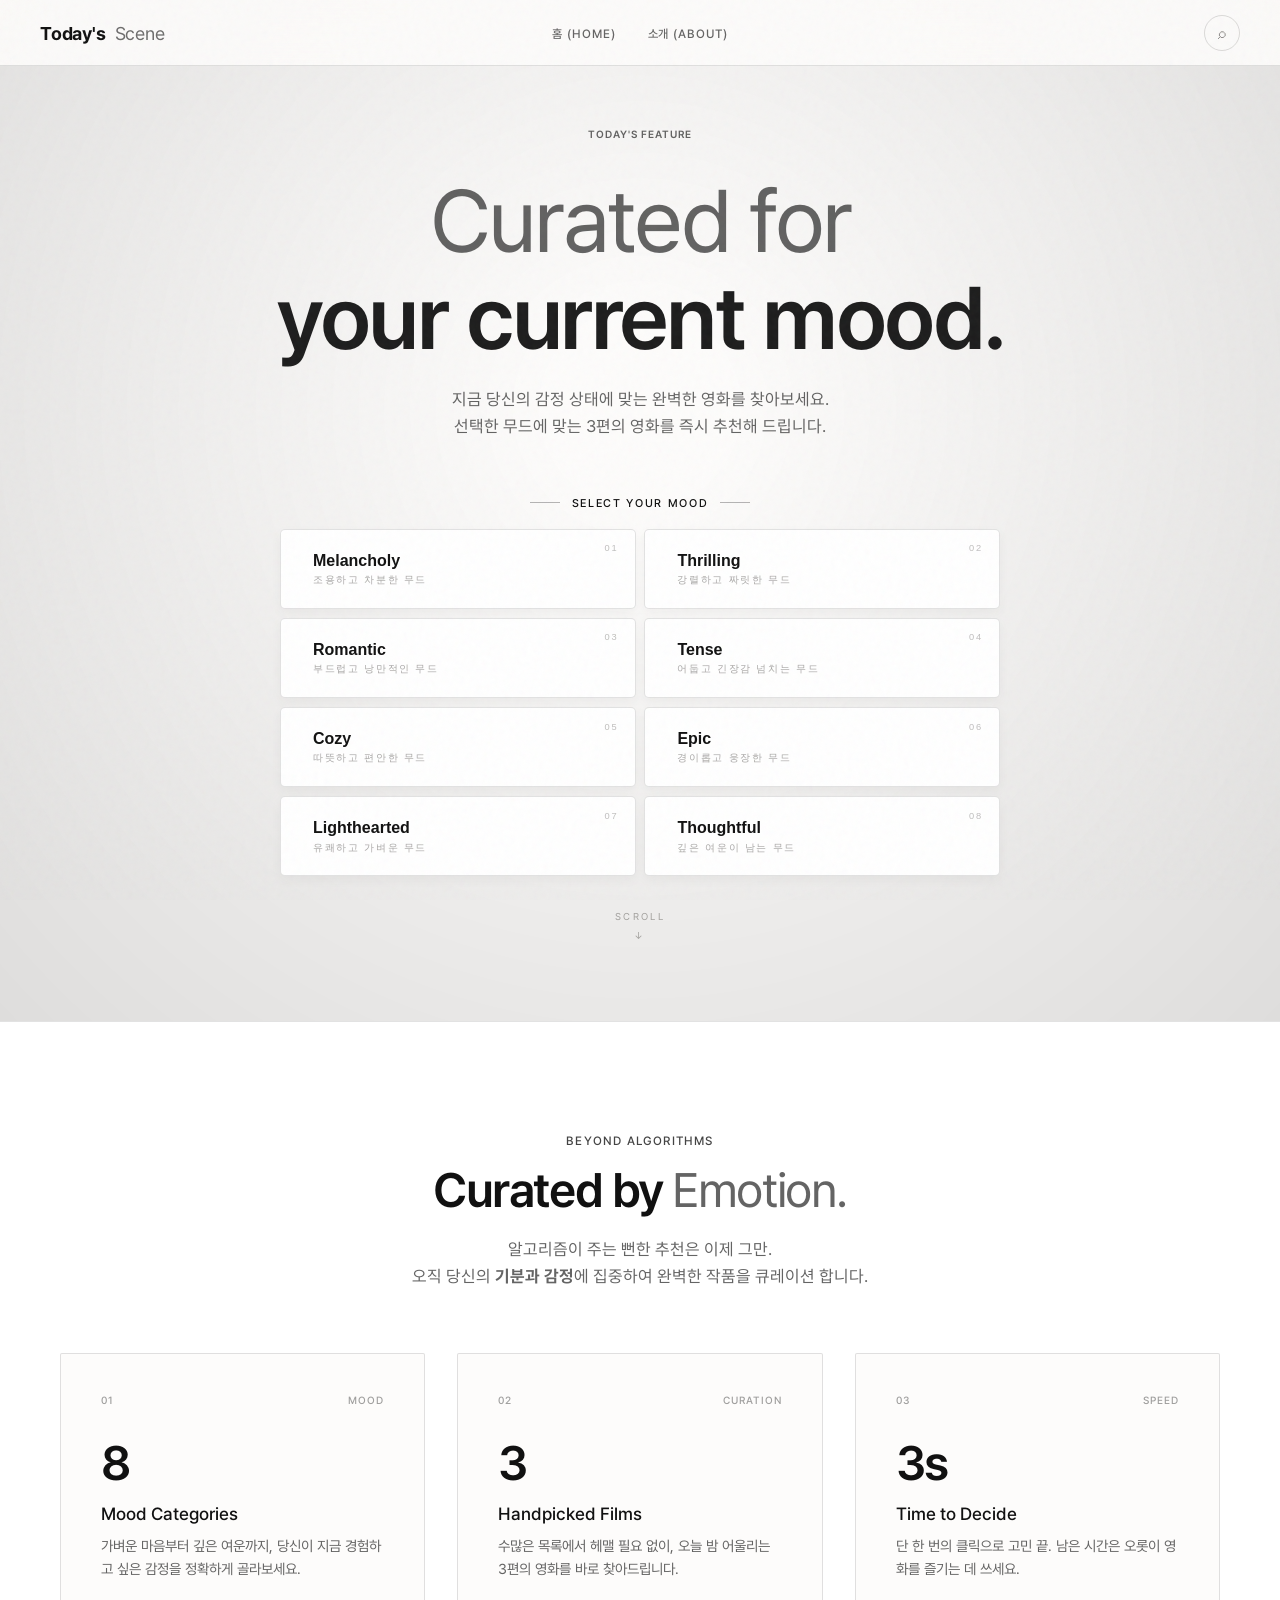
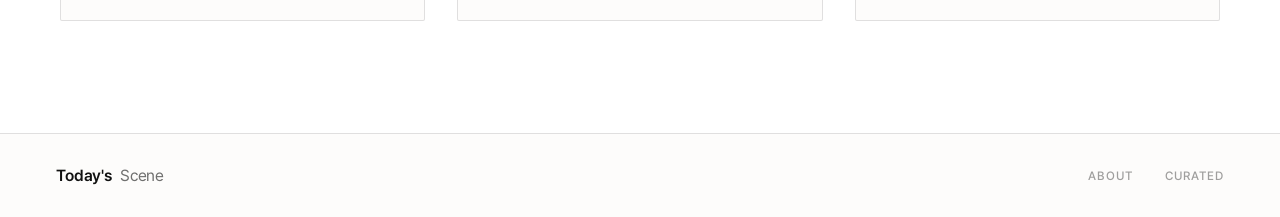
==== index.html @ e6d06d77 "add files" ====
<!DOCTYPE html>
<html lang="ko">
<head>
  <meta charset="UTF-8"/>
  <meta name="viewport" content="width=device-width, initial-scale=1.0"/>
  <title>Today's Scene</title>
  <link rel="stylesheet" href="css/common.css">
  <style>
    :root {
      --bg: #fdfcfb; --bg2: #f5f4f1; --ink-deep: #0a0a0a;
      --accent: #111; --accent-2: #444; --accent-glow: rgba(0,0,0,.08);
      --cream: #fff; --paper: #fdfcfb;
      --ink: #111;
      --border: rgba(17,17,17,.12); --border-strong: rgba(17,17,17,.3);
      --w95: rgba(17,17,17,.95); --w65: rgba(17,17,17,.65);
      --w40: rgba(17,17,17,.4); --w15: rgba(17,17,17,.08);
      --r: 2px;
      --fp: 'Pretendard', -apple-system, sans-serif;
    }
    *, *::before, *::after { margin: 0; padding: 0; box-sizing: border-box }
    html { scroll-behavior: smooth }
    body {
      background: var(--bg); color: var(--w95);
      font-family: var(--fp); -webkit-font-smoothing: antialiased;
      overflow-x: hidden;
    }
    /* removed grain for cleaner look */

    /* ── NAV ── */
    nav {
      position: fixed; top: 0; left: 0; right: 0; z-index: 100;
      height: 66px; padding: 0 2.5rem;
      display: flex; align-items: center; justify-content: space-between;
      background: rgba(253,252,251,.9);
      border-bottom: 1px solid var(--border);
      backdrop-filter: blur(18px);
    }
    .nav-logo {
      font-family: var(--fp); font-size: 1.15rem; font-weight: 700;
      color: var(--ink); text-decoration: none; letter-spacing: -.01em;
      display: flex; align-items: center; gap: .55rem;
    }
    .nav-logo em { font-style: normal; font-weight: 400; opacity: .6 }
    .nav-links { display: flex; gap: 2rem; list-style: none; position: absolute; left: 50%; transform: translateX(-50%); }
    .nav-links a {
      font-size: .75rem; font-weight: 500; color: var(--w65);
      text-decoration: none; letter-spacing: .08em; text-transform: uppercase;
      transition: color .2s;
    }
    .nav-links a:hover { color: var(--accent) }

    /* ── HERO ── */
    .hero {
      min-height: 100vh; display: flex; flex-direction: column;
      align-items: center; justify-content: center;
      text-align: center; padding: 8rem 2rem 5rem;
      position: relative; overflow: hidden;
      background: var(--bg);
      transition: background 1.1s ease;
    }
    .hero::before {
      content: ""; position: absolute; inset: 0;
      background: radial-gradient(circle at 50% 40%, transparent 10%, rgba(0,0,0,0.12) 100%);
      pointer-events: none; z-index: 1; mix-blend-mode: multiply;
    }
    
    /* Cinematic Poster Marquee Background */
    .marquee-bg {
      position: absolute; inset: 0; pointer-events: none; z-index: 0;
      display: flex; flex-direction: column; justify-content: center; gap: 2rem;
      opacity: 0.12; transform: skewY(-5deg) scale(1.2);
      filter: grayscale(80%) contrast(1.2);
    }
    .marquee-row {
      display: flex; gap: 2rem; width: max-content;
      animation: scrollMarquee 50s linear infinite;
    }
    .marquee-row.reverse { animation-direction: reverse; animation-duration: 60s; }
    .marquee-poster {
      width: 160px; aspect-ratio: 2/3; border-radius: 8px;
      background-size: cover; background-position: center; background-color: var(--border);
      box-shadow: 0 10px 30px rgba(0,0,0,0.15);
    }
    @keyframes scrollMarquee {
      0% { transform: translateX(0); }
      100% { transform: translateX(-50%); }
    }

    .hero > *:not(.marquee-bg) {
      position: relative; z-index: 7;
    }

    .ticket {
      display: inline-flex; align-items: center; gap: .5rem;
      margin-bottom: 2rem; animation: fadeUp .6s ease both;
    }
    .ticket-txt { font-size: .65rem; font-weight: 600; letter-spacing: .1em; text-transform: uppercase; color: var(--w65) }

    h1 {
      font-size: clamp(3rem, 7vw, 5.5rem); font-weight: 600;
      line-height: 1.1; letter-spacing: -.03em; color: var(--w95);
      max-width: 860px; margin-bottom: 1.2rem;
      animation: fadeUp .8s ease both .1s; text-wrap: balance;
    }
    h1 em { font-style: normal; color: var(--w65); font-weight: 400; }

    .sub {
      font-size: 1.05rem; line-height: 1.6; color: var(--w65); max-width: 500px;
      margin: 0 auto 3.5rem; font-weight: 400; animation: fadeUp .8s ease both .2s;
    }

    .mood-q {
      font-size: .7rem; font-weight: 500; letter-spacing: .15em; text-transform: uppercase;
      color: var(--accent); margin-bottom: 1.2rem; animation: fadeUp .8s ease both .28s;
      display: flex; align-items: center; gap: .7rem; justify-content: center;
    }
    .mood-q::before, .mood-q::after { content: ""; width: 30px; height: 1px; background: var(--border-strong); }

    /* ── NEW MOOD GRID ────────────────────────────────────── */
    .mood-grid {
      display: grid;
      grid-template-columns: 1fr 1fr;
      gap: .55rem;
      max-width: 720px;
      width: 100%;
      animation: fadeUp .8s ease both .35s;
    }
    .mood-cell {
      position: relative; display: flex; flex-direction: column;
      align-items: flex-start; justify-content: center;
      padding: 1.3rem 1.6rem 1.3rem 2rem;
      background: #ffffff;
      border: 1px solid var(--border);
      border-radius: 5px;
      box-shadow: 0 4px 12px rgba(0,0,0,.04);
      cursor: pointer; overflow: hidden;
      transition: transform .3s, border-color .3s, background .3s, box-shadow .3s;
      text-align: left;
    }
    /* left accent bar */
    .mood-cell::before {
      content: ""; position: absolute; left: 0; top: 0; bottom: 0; width: 3px;
      background: var(--mc, var(--gold)); opacity: 0;
      transition: opacity .3s;
    }
    /* hover gradient wash */
    .mood-cell::after {
      content: ""; position: absolute; inset: 0;
      background: radial-gradient(ellipse at 0% 50%, color-mix(in srgb, var(--mc, var(--gold)) 15%, transparent) 0%, transparent 65%);
      opacity: 0; transition: opacity .4s;
    }
    .mood-cell:hover {
      transform: translateX(3px);
      border-color: color-mix(in srgb, var(--mc, var(--gold)) 60%, transparent);
      background: rgba(26,22,18,.05);
      box-shadow: 0 8px 24px rgba(0,0,0,.08);
    }
    .mood-cell:hover::before { opacity: 1 }
    .mood-cell:hover::after  { opacity: 1 }
    .mood-cell.active {
      border-color: var(--gold);
      background: #ffffff;
      box-shadow: 0 8px 24px rgba(212,165,116,.2);
      transform: translateX(0);
    }
    .mood-cell.active::before { opacity: 1; background: var(--gold) }

    .mood-num {
      position: absolute; top: .85rem; right: 1rem;
      font-size: .58rem; font-weight: 500; letter-spacing: .2em;
      color: rgba(26,22,18,.28); z-index: 1;
    }
    .mood-name {
      font-size: 1rem; font-weight: 600; color: var(--ink); line-height: 1.2;
      margin-bottom: .22rem; position: relative; z-index: 1;
      transition: color .2s;
    }
    .mood-cell:hover .mood-name { color: var(--ink-deep) }
    .mood-sub {
      font-size: .65rem; font-weight: 400; letter-spacing: .16em;
      text-transform: uppercase; color: rgba(26,22,18,.38);
      position: relative; z-index: 1; transition: color .3s;
    }
    .mood-cell:hover .mood-sub { color: color-mix(in srgb, var(--mc, var(--gold)) 80%, rgba(255,255,255,.6)) }

    /* mood accent colors (Stronger & more vibrant) */
    [data-mood="melancholy"] { --mc: #4a90e2 } /* Deep Blue */
    [data-mood="excited"]    { --mc: #f05a28 } /* Vibrant Orange */
    [data-mood="romantic"]   { --mc: #e84a7e } /* Vivid Pink */
    [data-mood="dark"]       { --mc: #8b5cf6 } /* Deep Purple */
    [data-mood="cozy"]       { --mc: #f59e0b } /* Warm Amber */
    [data-mood="wonder"]     { --mc: #0ea5e9 } /* Bright Cerulean */
    [data-mood="funny"]      { --mc: #10b981 } /* Emerald Green */
    [data-mood="thoughtful"] { --mc: #64748b } /* Slate Gray */

    .scroll-hint {
      margin-top: 2.2rem;
      display: flex; flex-direction: column; align-items: center; gap: .45rem;
      color: rgba(26,22,18,.35); font-size: .62rem; letter-spacing: .24em; text-transform: uppercase;
      animation: fadeUp .8s ease both 1s; z-index: 8;
    }
    .scroll-arr { animation: bob 2s infinite; color: var(--gold) }
    @keyframes bob { 0%,100%{transform:translateY(0)} 50%{transform:translateY(6px)} }

    /* ── INFO STRIP ── */
    .strip {
      background: var(--cream); color: var(--ink);
      padding: 7rem 3.5rem; position: relative;
      border-top: 1px solid var(--border);
    }
    .strip-head {
      max-width: 1160px; margin: 0 auto 4rem;
      display: flex; flex-direction: column; align-items: center; text-align: center;
    }
    .strip-eyebrow {
      font-size: .75rem; font-weight: 500; letter-spacing: .1em; text-transform: uppercase;
      color: var(--accent-2); margin-bottom: 1rem;
    }
    .strip-title {
      font-size: clamp(2rem, 4vw, 3rem); font-weight: 600;
      line-height: 1.1; letter-spacing: -.03em; color: var(--ink); text-wrap: balance;
    }
    .strip-title em { font-style: normal; color: var(--w65); font-weight: 400 }
    .strip-grid {
      max-width: 1160px; margin: 0 auto;
      display: grid; grid-template-columns: repeat(3,1fr); gap: 2rem;
    }
    .stat-card {
      padding: 2.5rem; background: var(--bg);
      border: 1px solid var(--border); border-radius: var(--r);
      transition: transform .3s;
    }
    .stat-card:hover { transform: translateY(-4px); border-color: var(--border-strong) }
    .stat-serial {
      font-size: .65rem; font-weight: 500; letter-spacing: .1em; color: var(--w40);
      margin-bottom: 2rem; display: flex; justify-content: space-between;
    }
    .stat-num  { font-size: 3rem; font-weight: 600; line-height: 1; letter-spacing: -.04em; color: var(--accent); margin-bottom: 1rem }
    .stat-label { font-size: 1.1rem; font-weight: 500; color: var(--ink); margin-bottom: .6rem }
    .stat-desc  { font-size: .9rem; color: var(--w65); line-height: 1.6; font-weight: 400 }

    /* ── FOOTER ── */
    footer { background: var(--bg); padding: 0; border-top: 1px solid var(--border) }
    .footer-row { display: flex; align-items: center; justify-content: space-between; padding: 2rem 3.5rem; gap: 1rem; flex-wrap: wrap }
    .foot-logo { font-size: 1rem; font-weight: 600; color: var(--ink); text-decoration: none; letter-spacing: -.01em; display: flex; align-items: center; gap: .5rem }
    .foot-logo em { font-style: normal; font-weight: 400; opacity: .6 }
    .foot-links { display: flex; gap: 2rem }
    .foot-links a { font-size: .75rem; font-weight: 500; color: var(--w40); text-decoration: none; letter-spacing: .08em; text-transform: uppercase; transition: color .2s }
    .foot-links a:hover { color: var(--accent) }

    @keyframes fadeUp { from{opacity:0;transform:translateY(16px)} to{opacity:1;transform:translateY(0)} }

    @media(max-width:900px) { .strip-grid{grid-template-columns:1fr} }
    @media(max-width:640px) {
      nav{padding:0 1.2rem} .nav-links{display:none}
      .hero{padding:7rem 1.2rem 5rem}
      .mood-grid{grid-template-columns:1fr; max-width:400px}
      .strip{padding:4rem 1.2rem}
      .footer-row{padding:1.3rem 1.2rem} .foot-links{display:none}
    }
  </style>
</head>
<body>

<nav>
  <a href="index.html" class="nav-logo">Today's <em>Scene</em></a>
  <ul class="nav-links">
    <li><a href="index.html">홈 (Home)</a></li>
    <li><a href="about.html">소개 (About)</a></li>
  </ul>
  <div class="nav-right">
    <button class="search-btn" onclick="openSearch()" title="영화 검색">⌕</button>
  </div>
</nav>

<section class="hero" id="hero">
  <div class="marquee-bg" id="marqueeBg"></div>

  <p class="ticket"><span class="ticket-txt">Today's Feature</span></p>
  <h1><em>Curated for</em><br>your current mood.</h1>
  <p class="sub">지금 당신의 감정 상태에 맞는 완벽한 영화를 찾아보세요.<br>선택한 무드에 맞는 3편의 영화를 즉시 추천해 드립니다.</p>
  <p class="mood-q">Select Your Mood</p>

  <div class="mood-grid">
    <button class="mood-cell" data-mood="melancholy" onclick="go(this)">
      <span class="mood-num">01</span>
      <span class="mood-name">Melancholy</span>
      <span class="mood-sub">조용하고 차분한 무드</span>
    </button>
    <button class="mood-cell" data-mood="excited" onclick="go(this)">
      <span class="mood-num">02</span>
      <span class="mood-name">Thrilling</span>
      <span class="mood-sub">강렬하고 짜릿한 무드</span>
    </button>
    <button class="mood-cell" data-mood="romantic" onclick="go(this)">
      <span class="mood-num">03</span>
      <span class="mood-name">Romantic</span>
      <span class="mood-sub">부드럽고 낭만적인 무드</span>
    </button>
    <button class="mood-cell" data-mood="dark" onclick="go(this)">
      <span class="mood-num">04</span>
      <span class="mood-name">Tense</span>
      <span class="mood-sub">어둡고 긴장감 넘치는 무드</span>
    </button>
    <button class="mood-cell" data-mood="cozy" onclick="go(this)">
      <span class="mood-num">05</span>
      <span class="mood-name">Cozy</span>
      <span class="mood-sub">따뜻하고 편안한 무드</span>
    </button>
    <button class="mood-cell" data-mood="wonder" onclick="go(this)">
      <span class="mood-num">06</span>
      <span class="mood-name">Epic</span>
      <span class="mood-sub">경이롭고 웅장한 무드</span>
    </button>
    <button class="mood-cell" data-mood="funny" onclick="go(this)">
      <span class="mood-num">07</span>
      <span class="mood-name">Lighthearted</span>
      <span class="mood-sub">유쾌하고 가벼운 무드</span>
    </button>
    <button class="mood-cell" data-mood="thoughtful" onclick="go(this)">
      <span class="mood-num">08</span>
      <span class="mood-name">Thoughtful</span>
      <span class="mood-sub">깊은 여운이 남는 무드</span>
    </button>
  </div>

  <div class="scroll-hint"><span>Scroll</span><span class="scroll-arr">↓</span></div>
</section>

<section class="strip">
  <div class="strip-head">
    <p class="strip-eyebrow">Beyond Algorithms</p>
    <h2 class="strip-title">Curated by <em>Emotion.</em></h2>
    <p style="text-align:center; font-size:1.05rem; color:var(--w65); max-width:560px; margin: 1.2rem auto 0; line-height:1.6; font-weight:400;">
      알고리즘이 주는 뻔한 추천은 이제 그만.<br>오직 당신의 <strong>기분과 감정</strong>에 집중하여 완벽한 작품을 큐레이션 합니다.
    </p>
  </div>
  <div class="strip-grid">
    <div class="stat-card">
      <div class="stat-serial"><span>01</span><span>MOOD</span></div>
      <div class="stat-num">8</div>
      <div class="stat-label">Mood Categories</div>
      <div class="stat-desc">가벼운 마음부터 깊은 여운까지, 당신이 지금 경험하고 싶은 감정을 정확하게 골라보세요.</div>
    </div>
    <div class="stat-card">
      <div class="stat-serial"><span>02</span><span>CURATION</span></div>
      <div class="stat-num">3</div>
      <div class="stat-label">Handpicked Films</div>
      <div class="stat-desc">수많은 목록에서 헤맬 필요 없이, 오늘 밤 어울리는 3편의 영화를 바로 찾아드립니다.</div>
    </div>
    <div class="stat-card">
      <div class="stat-serial"><span>03</span><span>SPEED</span></div>
      <div class="stat-num">3s</div>
      <div class="stat-label">Time to Decide</div>
      <div class="stat-desc">단 한 번의 클릭으로 고민 끝. 남은 시간은 오롯이 영화를 즐기는 데 쓰세요.</div>
    </div>
  </div>
</section>

<footer>
  <div class="footer-row">
    <a href="index.html" class="foot-logo">Today's <em>Scene</em></a>
    <div class="foot-links">
      <a href="about.html">About</a>
      <a href="result.html">Curated</a>
    </div>
  </div>
</footer>

<script src="js/movies-data.js"></script>
<script src="js/common.js"></script>
<script>
const BG = {
  melancholy: 'radial-gradient(ellipse at 50% 25%, #f4f8fd 0%, #e8f0fe 60%, #cce0ff 100%)',
  excited:    'radial-gradient(ellipse at 50% 25%, #fff5ea 0%, #ffe0bf 60%, #ffc894 100%)',
  romantic:   'radial-gradient(ellipse at 50% 25%, #fff5f8 0%, #fde2ec 60%, #facce0 100%)',
  dark:       'radial-gradient(ellipse at 50% 25%, #f9f5ff 0%, #f2e6ff 60%, #e2cbf5 100%)',
  cozy:       'radial-gradient(ellipse at 50% 25%, #fff9e6 0%, #ffebb3 60%, #fcd66a 100%)',
  wonder:     'radial-gradient(ellipse at 50% 25%, #f0fafb 0%, #e1f4fa 60%, #bdecfc 100%)',
  funny:      'radial-gradient(ellipse at 50% 25%, #f2fcf5 0%, #e2fce9 60%, #c4f7d4 100%)',
  thoughtful: 'radial-gradient(ellipse at 50% 25%, #f6f8fa 0%, #eef2f6 60%, #e2e8f0 100%)',
};

function go(btn) {
  document.querySelectorAll('.mood-cell').forEach(c => c.classList.remove('active'));
  btn.classList.add('active');
  document.getElementById('hero').style.background = BG[btn.dataset.mood];
  sessionStorage.setItem('mood', btn.dataset.mood);
  setTimeout(() => { window.location.href = 'result.html' }, 480);
}

// Fetch trending movies for background marquee
async function initMarquee() {
  try {
    const res = await fetch(`https://api.themoviedb.org/3/trending/movie/week?api_key=07095f4f93d3be485e207578d4a61624&language=ko-KR`);
    const data = await res.json();
    if (data && data.results) {
      const movies = data.results.filter(m => m.poster_path);
      const row1 = movies.slice(0, Math.floor(movies.length / 2));
      const row2 = movies.slice(Math.floor(movies.length / 2));
      
      const buildItems = (arr) => arr.map(m => `<div class="marquee-poster" style="background-image:url('https://image.tmdb.org/t/p/w500${m.poster_path}')"></div>`).join('');
      
      const r1Html = buildItems(row1);
      const r2Html = buildItems(row2);
      
      // Duplicate for infinite scroll
      document.getElementById('marqueeBg').innerHTML = `
        <div class="marquee-row">${r1Html}${r1Html}</div>
        <div class="marquee-row reverse">${r2Html}${r2Html}</div>
        <div class="marquee-row">${r1Html}${r1Html}</div>
      `;
    }
  } catch(e) { console.error('Marquee Error:', e); }
}

document.addEventListener('DOMContentLoaded', () => {
  initMarquee();
});

document.querySelectorAll('.mood-cell').forEach(c => {
  c.addEventListener('mouseenter', () => {
    const color = getComputedStyle(c).getPropertyValue('--mc').trim();
    if (color) {
      document.body.style.setProperty('--orb-1', color);
      document.body.style.setProperty('--orb-2', color);
    }
    const mood = c.dataset.mood;
    if (BG[mood]) {
      document.getElementById('hero').style.background = BG[mood];
    }
  });
  c.addEventListener('mouseleave', () => {
    document.body.style.removeProperty('--orb-1');
    document.body.style.removeProperty('--orb-2');
    if (!c.classList.contains('active')) {
      document.getElementById('hero').style.background = 'var(--bg)';
    }
  });
});
</script>
</body>
</html>
---- css/common.css ----
/* ============================================================
   common.css — 오늘의 씬 공통 스타일 (Light Theme)
   ● Pretendard @font-face
   ● 검색 모달
   ● nav 공통 유틸리티
   ● 영화적 무드 (Film Grain)
   ============================================================ */

body::after {
  content: "";
  position: fixed;
  inset: 0;
  pointer-events: none;
  z-index: 9999;
  background-image: url("data:image/svg+xml,%3Csvg viewBox='0 0 200 200' xmlns='http://www.w3.org/2000/svg'%3E%3Cfilter id='noiseFilter'%3E%3CfeTurbulence type='fractalNoise' baseFrequency='0.8' numOctaves='3' stitchTiles='stitch'/%3E%3C/filter%3E%3Crect width='100%25' height='100%25' filter='url(%23noiseFilter)'/%3E%3C/svg%3E");
  opacity: 0.035;
}

/* ── AMBIENT ORBS (B Option) ───────────────────────────────── */
.ambient-orb {
  position: fixed; border-radius: 50%;
  filter: blur(140px); opacity: 0.25; z-index: -1; pointer-events: none;
  transition: background-color 1.5s ease-in-out;
}
.ambient-orb.orb-1 {
  width: 50vw; height: 50vw; top: -10vw; left: -10vw;
  background-color: var(--orb-1, rgba(212,165,116, 0.15));
}
.ambient-orb.orb-2 {
  width: 60vw; height: 60vw; bottom: -20vw; right: -10vw;
  background-color: var(--orb-2, rgba(110,160,200, 0.1));
}


/* ── 01. FONT FACE ─────────────────────────────────────────── */
@font-face {
  font-family: 'Pretendard';
  src: url('../fonts/Pretendard-Light.otf') format('opentype');
  font-weight: 300; font-style: normal; font-display: swap;
}
@font-face {
  font-family: 'Pretendard';
  src: url('../fonts/Pretendard-Regular.otf') format('opentype');
  font-weight: 400; font-style: normal; font-display: swap;
}
@font-face {
  font-family: 'Pretendard';
  src: url('../fonts/Pretendard-Medium.otf') format('opentype');
  font-weight: 500; font-style: normal; font-display: swap;
}
@font-face {
  font-family: 'Pretendard';
  src: url('../fonts/Pretendard-SemiBold.otf') format('opentype');
  font-weight: 600; font-style: normal; font-display: swap;
}
@font-face {
  font-family: 'Pretendard';
  src: url('../fonts/Pretendard-Bold.otf') format('opentype');
  font-weight: 700; font-style: normal; font-display: swap;
}

/* ── 02. NAV UTILS ─────────────────────────────────────────── */
.nav-right {
  display: flex; align-items: center; gap: .5rem;
}
.search-btn {
  width: 36px; height: 36px; border-radius: 50%;
  background: transparent;
  border: 1px solid rgba(26,22,18,.14);
  color: rgba(26,22,18,.5);
  cursor: pointer; font-size: .95rem;
  display: inline-flex; align-items: center; justify-content: center;
  transition: border-color .2s, color .2s, background .2s;
}
.search-btn:hover {
  border-color: #111;
  color: #111;
  background: rgba(17,17,17,.04);
}

/* ── 03. SEARCH MODAL (stays dark as overlay) ──────────────── */
.search-modal {
  position: fixed; inset: 0; z-index: 1000;
  display: none; align-items: flex-start;
  justify-content: center; padding-top: 10vh;
}
.search-modal.show { display: flex; animation: smFadeIn .2s ease; }

.search-overlay {
  position: absolute; inset: 0;
  background: rgba(20,16,10,.7);
  backdrop-filter: blur(10px);
}
.search-box {
  position: relative; width: 90%; max-width: 600px;
  background: #ffffff;
  border: 1px solid rgba(17,17,17,.12);
  border-radius: 4px; overflow: hidden;
  box-shadow: 0 12px 32px rgba(0,0,0,.08);
  animation: smSlideIn .25s ease;
}
@keyframes smFadeIn { from{opacity:0} to{opacity:1} }
@keyframes smSlideIn { from{opacity:0;transform:translateY(-12px)} to{opacity:1;transform:translateY(0)} }

.search-input-wrap {
  display: flex; align-items: center; gap: .8rem;
  padding: 1.1rem 1.4rem;
  border-bottom: 1px solid rgba(26,22,18,.08);
}
.search-icon { font-size: 1rem; color: #111; opacity: .4; flex-shrink: 0; }
#searchInput {
  flex: 1; border: none; outline: none;
  font-size: .96rem; font-family: 'Pretendard', sans-serif;
  font-weight: 400; background: transparent; color: #1c1814;
}
#searchInput::placeholder { color: rgba(26,22,18,.35); }
.search-close {
  background: none; border: 1px solid rgba(26,22,18,.12);
  width: 28px; height: 28px; border-radius: 50%; cursor: pointer;
  color: rgba(26,22,18,.4); font-size: .8rem;
  display: flex; align-items: center; justify-content: center;
  transition: border-color .15s, color .15s;
}
.search-close:hover { border-color: #111; color: #111; }

.search-results {
  max-height: 58vh; overflow-y: auto; padding: .5rem;
  background: #fff;
}
.search-results::-webkit-scrollbar { width: 4px; }
.search-results::-webkit-scrollbar-track { background: transparent; }
.search-results::-webkit-scrollbar-thumb { background: rgba(17,17,17,.15); border-radius: 2px; }

.search-hint {
  text-align: center; padding: 2.8rem 1rem;
  color: rgba(26,22,18,.35);
  font-family: 'Pretendard', sans-serif;
  font-size: .82rem; font-weight: 300; letter-spacing: .05em;
}
.search-item {
  display: grid; grid-template-columns: 54px 1fr;
  gap: 1rem; padding: .85rem 1rem; cursor: pointer;
  border-radius: 4px; transition: background .15s; align-items: center;
}
.search-item:hover { background: rgba(17,17,17,.03); }
.search-poster {
  width: 54px; height: 81px; border-radius: 4px;
  background-color: #ede8de;
  background-size: cover; background-position: center; flex-shrink: 0;
}
.search-info { min-width: 0; }
.search-title {
  font-family: 'Pretendard', sans-serif;
  font-size: .92rem; font-weight: 600; color: #1c1814;
  margin-bottom: .18rem;
  white-space: nowrap; overflow: hidden; text-overflow: ellipsis;
}
.search-meta {
  font-family: 'Pretendard', sans-serif;
  font-size: .72rem; font-weight: 500; color: #444; margin-bottom: .22rem;
}
.search-overview {
  font-family: 'Pretendard', sans-serif;
  font-size: .76rem; font-weight: 300; color: rgba(26,22,18,.5);
  line-height: 1.5;
  display: -webkit-box; -webkit-line-clamp: 2;
  -webkit-box-orient: vertical; overflow: hidden;
}

@media (max-width: 600px) {
  .search-modal { padding-top: 5vh; }
  .search-box { width: 95%; }
  .search-item { grid-template-columns: 46px 1fr; gap: .8rem; }
  .search-poster { width: 46px; height: 69px; }
}
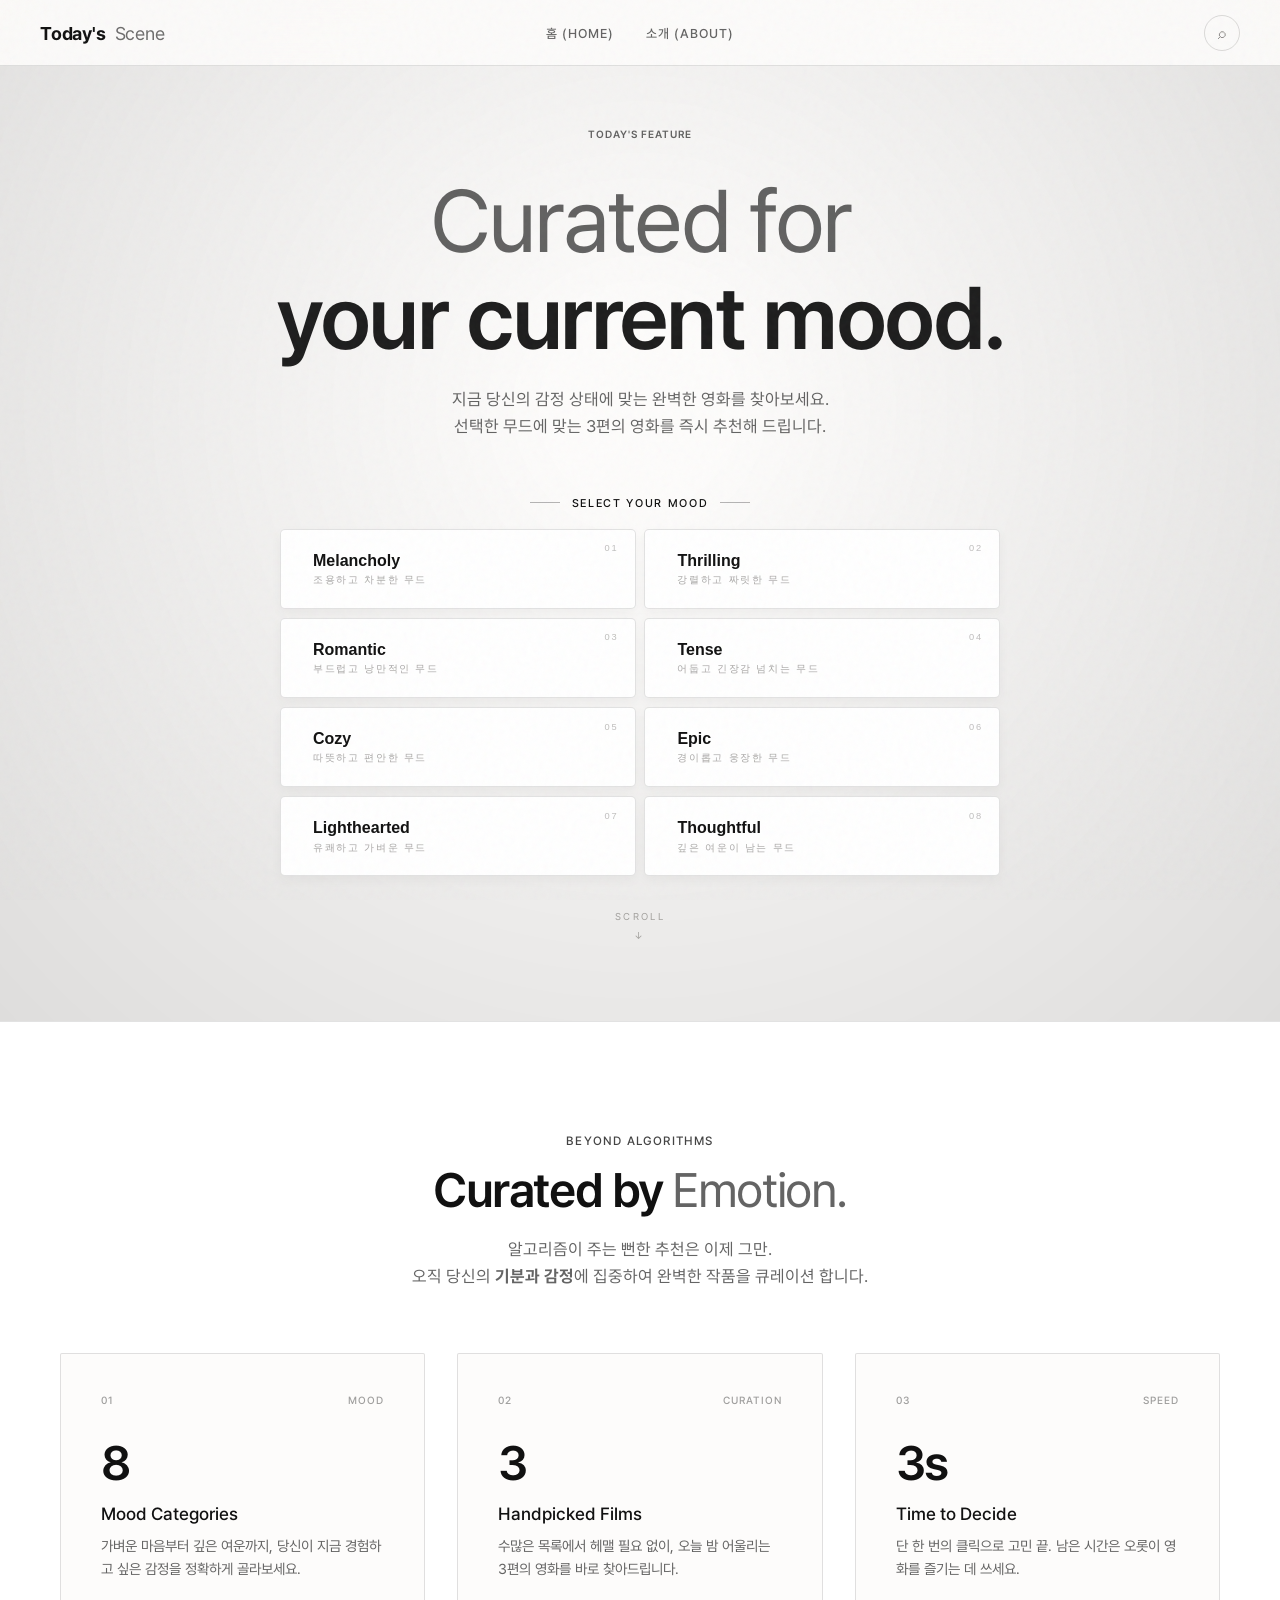
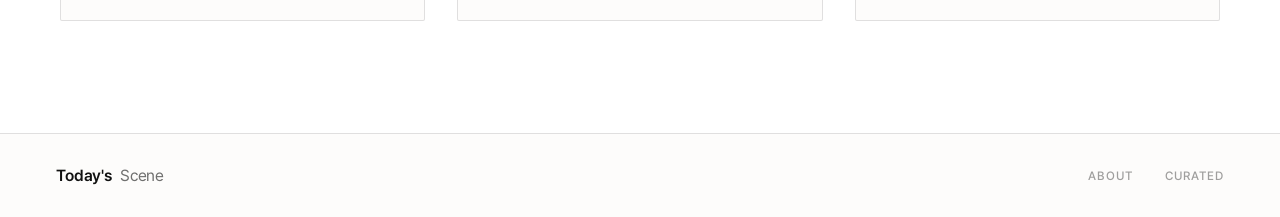
==== commit a7106ee0: "footer 수정" ====
--- a/index.html
+++ b/index.html
@@ -43,7 +43,7 @@
     .nav-logo em { font-style: normal; font-weight: 400; opacity: .6 }
     .nav-links { display: flex; gap: 2rem; list-style: none; position: absolute; left: 50%; transform: translateX(-50%); }
     .nav-links a {
-      font-size: .75rem; font-weight: 500; color: var(--w65);
+      font-size: .80rem; font-weight: 500; color: var(--w65);
       text-decoration: none; letter-spacing: .08em; text-transform: uppercase;
       transition: color .2s;
     }
@@ -362,7 +362,7 @@
     <a href="index.html" class="foot-logo">Today's <em>Scene</em></a>
     <div class="foot-links">
       <a href="about.html">About</a>
-      <a href="result.html">Curated</a>
+      <a href="index.html">Curated</a>
     </div>
   </div>
 </footer>
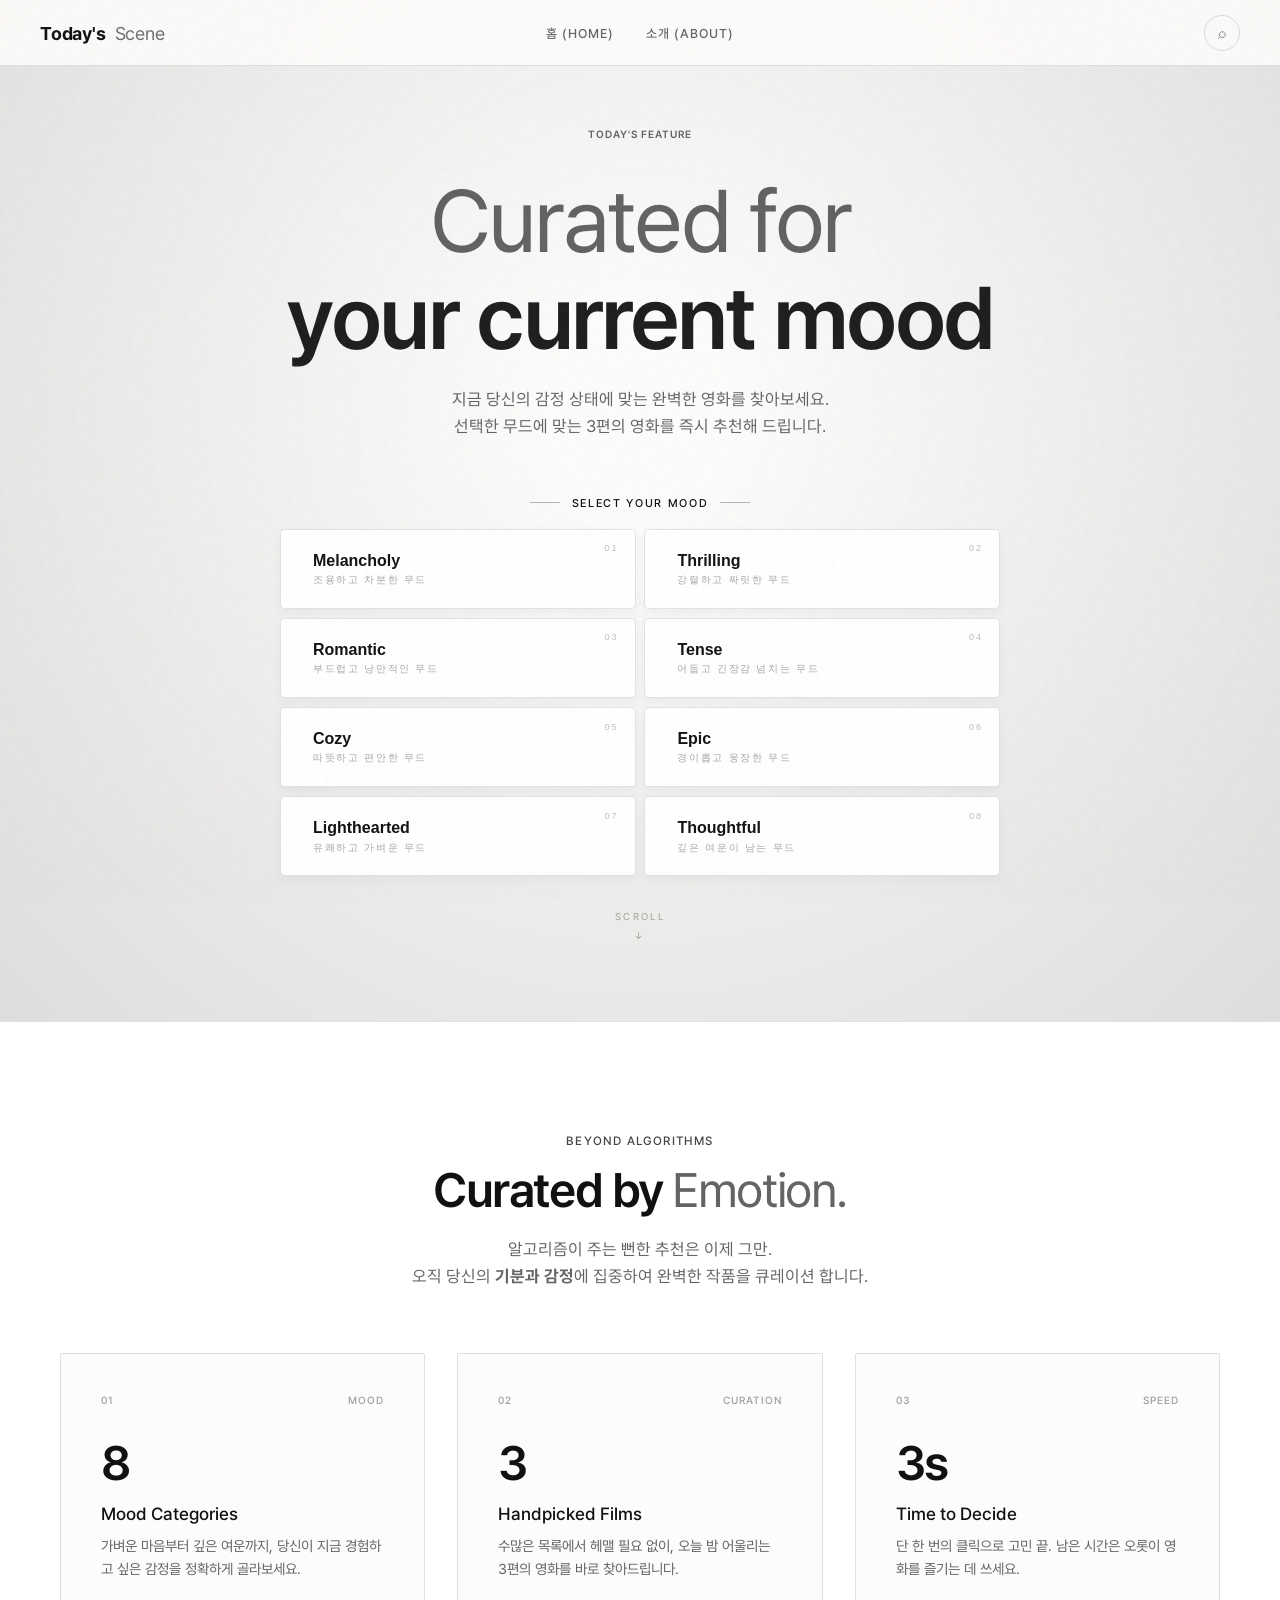
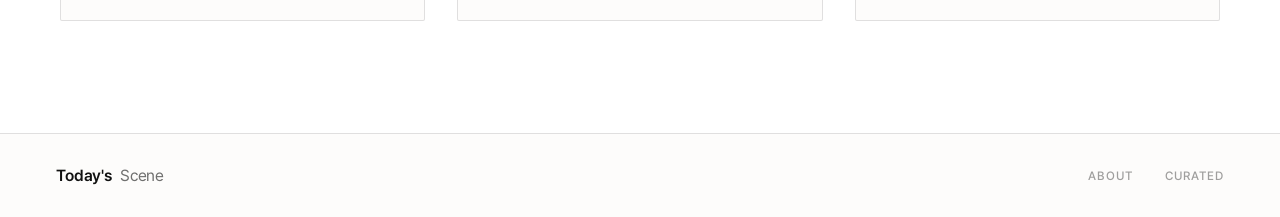
==== commit 32a21b3a: "제목 수정" ====
--- a/index.html
+++ b/index.html
@@ -277,7 +277,7 @@
   <div class="marquee-bg" id="marqueeBg"></div>
 
   <p class="ticket"><span class="ticket-txt">Today's Feature</span></p>
-  <h1><em>Curated for</em><br>your current mood.</h1>
+  <h1><em>Curated for</em><br>your current mood</h1>
   <p class="sub">지금 당신의 감정 상태에 맞는 완벽한 영화를 찾아보세요.<br>선택한 무드에 맞는 3편의 영화를 즉시 추천해 드립니다.</p>
   <p class="mood-q">Select Your Mood</p>
 
